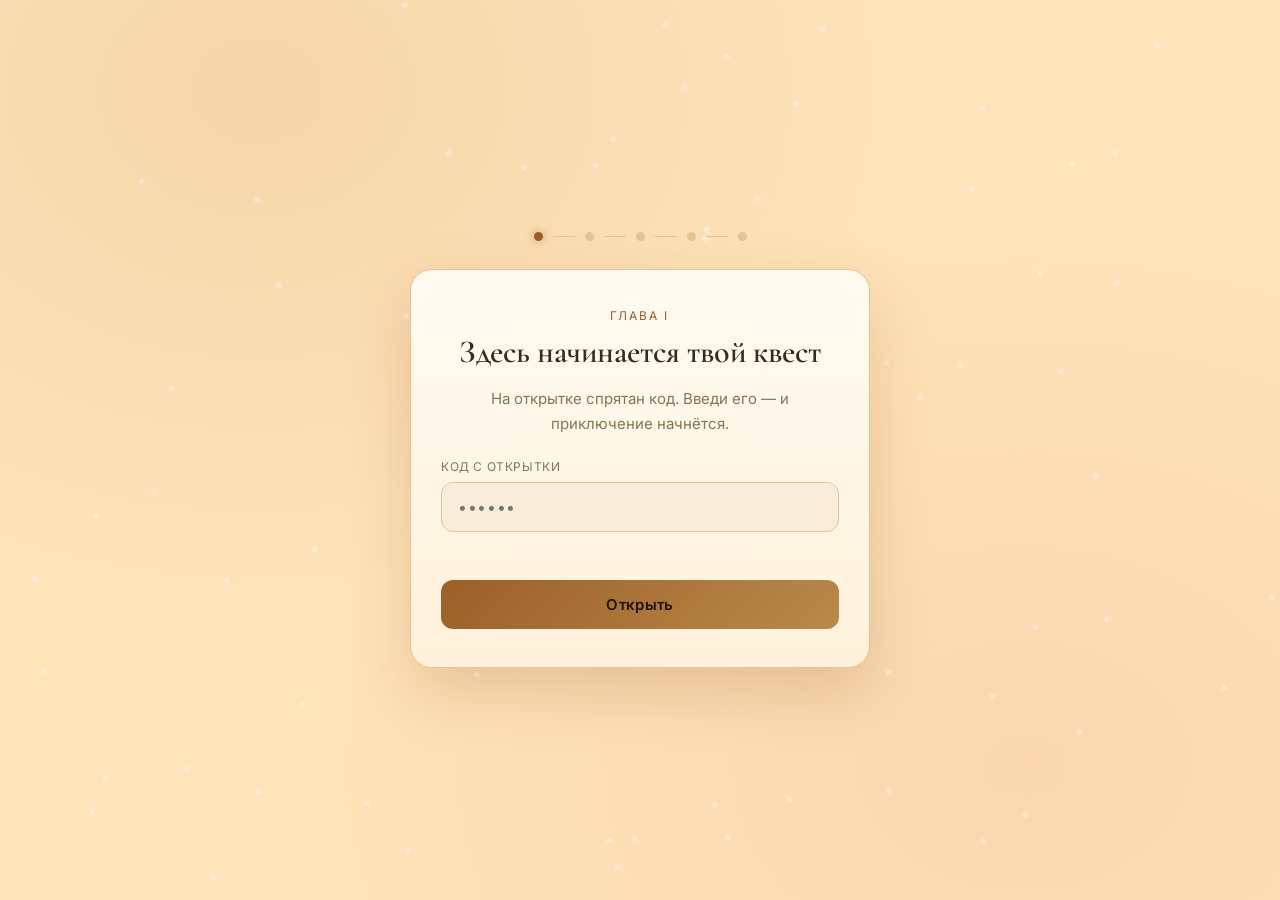
==== index.html @ 3938765a "Adjust star size and twinkle animation duration" ====
<!DOCTYPE html>
<html lang="ru">
<head>
<meta charset="UTF-8">
<meta name="viewport" content="width=device-width, initial-scale=1.0, maximum-scale=1.0, viewport-fit=cover">
<meta name="theme-color" content="#ffe3b9">
<meta name="apple-mobile-web-app-capable" content="yes">
<meta name="apple-mobile-web-app-status-bar-style" content="default">
<meta name="format-detection" content="telephone=no">
<title>Твой квест</title>
<link rel="icon" type="image/png" href="d0cc9608-f3a8-438e-83e6-d7ee3111d599-removebg-preview.png">
<link rel="preconnect" href="https://fonts.googleapis.com">
<link href="https://fonts.googleapis.com/css2?family=Cormorant+Garamond:ital,wght@0,500;0,600;1,500&family=Inter:wght@400;500;600&display=swap" rel="stylesheet">
<style>
/* =========================================================
   ДИЗАЙН-ТОКЕНЫ
   ========================================================= */
:root{
  --bg-deep:#ffe3b9;
  --bg-panel:#fffaf1;
  --bg-panel-2:#fff2dc;
  --line:#e6c393;
  --gold:#9c5f28;
  --gold-soft:#7a4a1e;
  --cream:#3a2a1a;
  --rose:#c9694f;
  --muted:#8a7256;
  --error:#b8433c;
  --success:#3f8f66;
  --font-display:'Cormorant Garamond', serif;
  --font-body:'Inter', sans-serif;
}

*{margin:0;padding:0;box-sizing:border-box;}

html,body{height:100%;}

body{
  font-family:var(--font-body);
  background:
    radial-gradient(ellipse at 20% 10%, rgba(156,95,40,.10), transparent 45%),
    radial-gradient(ellipse at 80% 85%, rgba(201,105,79,.10), transparent 50%),
    var(--bg-deep);
  color:var(--cream);
  min-height:100vh;
  min-height:100dvh;
  overflow-x:hidden;
  position:relative;
  -webkit-tap-highlight-color:transparent;
  -webkit-font-smoothing:antialiased;
  overscroll-behavior-y:none;
}

/* мерцающие звёзды на фоне */
.stars{
  position:fixed;
  inset:0;
  pointer-events:none;
  z-index:0;
}
.stars span{
  position:absolute;
  width:5px;height:5px;
  background:#fffaf1;
  border-radius:50%;
  opacity:.5;
  box-shadow:0 0 6px rgba(255,250,241,.9);
  animation:twinkle 7s ease-in-out infinite;
}
@keyframes twinkle{
  0%,100%{opacity:.2;}
  50%{opacity:.95;}
}

/* =========================================================
   ЛЭЙАУТ / ЭКРАНЫ
   ========================================================= */
.stage{
  position:relative;
  z-index:1;
  min-height:100vh;
  min-height:100dvh;
  display:flex;
  flex-direction:column;
  align-items:center;
  justify-content:center;
  padding:calc(32px + env(safe-area-inset-top)) calc(18px + env(safe-area-inset-right))
          calc(32px + env(safe-area-inset-bottom)) calc(18px + env(safe-area-inset-left));
}

.screen{
  width:100%;
  max-width:460px;
  display:none;
  opacity:0;
  transform:translateY(14px);
  transition:opacity .5s ease, transform .5s ease;
}
.screen.active{
  display:block;
  opacity:1;
  transform:translateY(0);
}

.card{
  background:linear-gradient(180deg, var(--bg-panel), var(--bg-panel-2));
  border:1px solid var(--line);
  border-radius:22px;
  padding:38px 30px;
  text-align:center;
  box-shadow:0 25px 60px rgba(156,95,40,.22);
}

.eyebrow{
  font-family:var(--font-body);
  font-size:12px;
  letter-spacing:.18em;
  text-transform:uppercase;
  color:var(--gold);
  margin-bottom:10px;
}

h1{
  font-family:var(--font-display);
  font-weight:600;
  font-size:32px;
  line-height:1.2;
  margin-bottom:16px;
  color:var(--cream);
}

p{
  font-size:15px;
  line-height:1.65;
  color:var(--muted);
}

.lead{
  color:var(--cream);
  font-size:16px;
  margin-bottom:22px;
}

/* прогресс-созвездие */
.constellation{
  display:flex;
  align-items:center;
  justify-content:center;
  gap:10px;
  margin-bottom:28px;
}
.constellation .node{
  width:9px;height:9px;
  border-radius:50%;
  background:var(--line);
  transition:background .4s ease, box-shadow .4s ease;
}
.constellation .node.done{
  background:var(--gold);
  box-shadow:0 0 10px rgba(156,95,40,.55);
}
.constellation .link{
  width:22px;height:1px;
  background:var(--line);
  transition:background .4s ease;
}
.constellation .link.done{
  background:var(--gold);
}

/* инпуты */
.field{
  margin-top:22px;
  text-align:left;
}
label{
  display:block;
  font-size:12px;
  letter-spacing:.05em;
  color:var(--muted);
  margin-bottom:8px;
  text-transform:uppercase;
}
input[type=text]{
  width:100%;
  padding:14px 16px;
  border-radius:12px;
  border:1px solid var(--line);
  background:rgba(156,95,40,.06);
  color:var(--cream);
  font-family:var(--font-body);
  font-size:16px;
  letter-spacing:.04em;
  outline:none;
  -webkit-appearance:none;
  appearance:none;
  touch-action:manipulation;
  transition:border-color .2s ease, box-shadow .2s ease;
}
input[type=text]:focus{
  border-color:var(--gold);
  box-shadow:0 0 0 3px rgba(156,95,40,.18);
}
input[type=text].shake{
  animation:shake .4s ease;
  border-color:var(--error);
}
@keyframes shake{
  0%,100%{transform:translateX(0);}
  25%{transform:translateX(-6px);}
  75%{transform:translateX(6px);}
}

.hint-error{
  margin-top:10px;
  font-size:13px;
  color:var(--error);
  min-height:16px;
}

button{
  width:100%;
  padding:15px;
  margin-top:22px;
  border:none;
  border-radius:12px;
  font-family:var(--font-body);
  font-weight:600;
  font-size:15px;
  letter-spacing:.02em;
  cursor:pointer;
  -webkit-appearance:none;
  appearance:none;
  touch-action:manipulation;
  background:linear-gradient(135deg, var(--gold), #b98a4a);
  color:#1b1400;
  transition:transform .2s ease, box-shadow .2s ease, opacity .2s ease;
}
button:active{
  transform:scale(.98);
}
@media (hover:hover) and (pointer:fine){
  button:hover{
    transform:translateY(-1px);
    box-shadow:0 10px 24px rgba(156,95,40,.22);
  }
}
button:disabled{
  opacity:.4;
  cursor:not-allowed;
  transform:none;
  box-shadow:none;
}
button.ghost{
  background:transparent;
  border:1px solid var(--line);
  color:var(--muted);
  font-weight:500;
}
@media (hover:hover) and (pointer:fine){
  button.ghost:hover{
    border-color:var(--gold);
    color:var(--gold-soft);
    box-shadow:none;
  }
}
button.text-link{
  width:auto;
  background:none;
  padding:6px 0;
  margin-top:14px;
  font-size:12px;
  letter-spacing:.05em;
  text-transform:uppercase;
  color:var(--muted);
  text-decoration:underline;
  text-underline-offset:3px;
}
@media (hover:hover) and (pointer:fine){
  button.text-link:hover{
    color:var(--gold-soft);
    transform:none;
    box-shadow:none;
  }
}

/* тест */
.question{
  text-align:left;
  margin-top:22px;
  padding-top:18px;
  border-top:1px solid var(--line);
}
.question:first-of-type{
  border-top:none;
  padding-top:0;
}
.question .q-text{
  font-family:var(--font-display);
  font-size:19px;
  color:var(--cream);
  margin-bottom:12px;
}
.option{
  display:flex;
  align-items:center;
  gap:10px;
  padding:13px 14px;
  border-radius:10px;
  border:1px solid var(--line);
  margin-bottom:8px;
  cursor:pointer;
  touch-action:manipulation;
  transition:border-color .2s ease, background .2s ease;
}
@media (hover:hover) and (pointer:fine){
  .option:hover{
    border-color:var(--gold);
  }
}
.option input{
  accent-color:var(--gold);
  width:19px;
  height:19px;
  flex-shrink:0;
}
.option.selected{
  border-color:var(--gold);
  background:rgba(156,95,40,.10);
}
.option span{
  font-size:14px;
  color:var(--cream);
}

/* таймер */
.timer{
  display:flex;
  justify-content:center;
  gap:14px;
  margin:26px 0 6px;
}
.timer .unit{
  min-width:64px;
}
.timer .num{
  font-family:var(--font-display);
  font-size:34px;
  color:var(--gold-soft);
  font-variant-numeric:tabular-nums;
}
.timer .label{
  font-size:10px;
  letter-spacing:.1em;
  text-transform:uppercase;
  color:var(--muted);
  margin-top:2px;
}

.admin-toggle{
  margin-top:26px;
  padding-top:18px;
  border-top:1px solid var(--line);
}

.score-badge{
  display:inline-block;
  margin:6px 0 18px;
  padding:6px 16px;
  border-radius:999px;
  border:1px solid var(--gold);
  color:var(--gold-soft);
  font-size:13px;
  letter-spacing:.04em;
}

.hidden{display:none !important;}

.footnote{
  margin-top:18px;
  font-size:11px;
  color:var(--line);
}

/* =========================================================
   АДАПТАЦИЯ ПОД УЗКИЕ ЭКРАНЫ (iPhone и т.п.)
   ========================================================= */
@media (max-width:400px){
  .card{
    padding:30px 20px;
  }
  .stage{
    padding-left:calc(12px + env(safe-area-inset-left));
    padding-right:calc(12px + env(safe-area-inset-right));
  }
  h1{
    font-size:27px;
  }
  .timer{
    gap:8px;
  }
  .timer .unit{
    min-width:52px;
  }
  .timer .num{
    font-size:27px;
  }
}

/* учитывает жестовую полосу снизу экрана */
@supports (padding: max(0px)){
  .stage{
    padding-bottom:max(32px, calc(24px + env(safe-area-inset-bottom)));
  }
}
</style>
</head>
<body>

<div class="stars" id="stars"></div>

<div class="stage">

  <!-- прогресс-созвездие -->
  <div class="constellation" id="constellation"></div>

  <!-- ============ ЭКРАН 0: ВВОД КОДА №1 ============ -->
  <div class="screen" id="screen-code1">
    <div class="card">
      <div class="eyebrow">Глава I</div>
      <h1>Здесь начинается твой квест</h1>
      <p>На открытке спрятан код. Введи его — и приключение начнётся.</p>
      <div class="field">
        <label for="input-code1">Код с открытки</label>
        <input type="text" id="input-code1" autocomplete="off" placeholder="••••••">
      </div>
      <div class="hint-error" id="error-code1"></div>
      <button onclick="submitCode1()">Открыть</button>
    </div>
  </div>

  <!-- ============ ЭКРАН 1: ТЕСТ №1 ============ -->
  <div class="screen" id="screen-quiz1">
    <div class="card">
      <div class="eyebrow">Глава II</div>
      <h1>Первое испытание</h1>
      <p class="lead">Отвечай честно — вселенная считает.</p>
      <div id="quiz1-questions"></div>
      <div class="hint-error" id="error-quiz1"></div>
      <button onclick="submitQuiz('quiz1')">Ответить</button>
    </div>
  </div>

  <!-- ============ ЭКРАН 2а: ТЕСТ №1 ПРОВАЛЕН ============ -->
  <div class="screen" id="screen-quiz1-fail">
    <div class="card">
      <div class="eyebrow">Глава II · Итог</div>
      <h1>Почти получилось</h1>
      <div class="score-badge" id="quiz1-score-fail"></div>
      <p>Судьба любит настойчивых. Попробуй ещё раз.</p>
      <button onclick="retryQuiz('quiz1')">Попробовать снова</button>
    </div>
  </div>

  <!-- ============ ЭКРАН 2б: ТЕСТ №1 ПРОЙДЕН + ВВОД КОДА №2 ============ -->
  <div class="screen" id="screen-quiz1-success">
    <div class="card">
      <div class="eyebrow">Глава III</div>
      <h1>Ты справилась ✨</h1>
      <div class="score-badge" id="quiz1-score-success"></div>
      <p id="gift1-text">Первый подарок уже твой. Загляни в [СЮДА ОПИСАНИЕ ПЕРВОГО ПОДАРКА].</p>
      <div class="field">
        <label for="input-code2">Хочешь узнать, что дальше? Введи второй код</label>
        <input type="text" id="input-code2" autocomplete="off" placeholder="••••••">
      </div>
      <div class="hint-error" id="error-code2"></div>
      <button onclick="submitCode2()">Продолжить</button>
    </div>
  </div>

  <!-- ============ ЭКРАН 3: БЛОКИРОВКА / ТАЙМЕР ============ -->
  <div class="screen" id="screen-lock">
    <div class="card">
      <div class="eyebrow">Глава IV</div>
      <h1>Второй подарок ждёт своего часа</h1>
      <p>Время — тоже часть подарка. Возвращайся, когда звёзды сойдутся:</p>
      <div class="timer" id="timer">
        <div class="unit"><div class="num" id="t-days">00</div><div class="label">дней</div></div>
        <div class="unit"><div class="num" id="t-hours">00</div><div class="label">часов</div></div>
        <div class="unit"><div class="num" id="t-min">00</div><div class="label">минут</div></div>
        <div class="unit"><div class="num" id="t-sec">00</div><div class="label">секунд</div></div>
      </div>
      <div class="admin-toggle">
        <button class="text-link" onclick="toggleAdminField()">У меня есть особый код</button>
        <div id="admin-field" class="hidden">
          <div class="field">
            <input type="text" id="input-admin" autocomplete="off" placeholder="Особый код">
          </div>
          <div class="hint-error" id="error-admin"></div>
          <button class="ghost" onclick="submitAdmin()">Снять блокировку</button>
        </div>
      </div>
    </div>
  </div>

  <!-- ============ ЭКРАН 4: ТЕСТ №2 ============ -->
  <div class="screen" id="screen-quiz2">
    <div class="card">
      <div class="eyebrow">Глава V</div>
      <h1>Финальное испытание</h1>
      <p class="lead">Последний шаг перед финалом.</p>
      <div id="quiz2-questions"></div>
      <div class="hint-error" id="error-quiz2"></div>
      <button onclick="submitQuiz('quiz2')">Ответить</button>
    </div>
  </div>

  <!-- ============ ЭКРАН 4а: ТЕСТ №2 ПРОВАЛЕН ============ -->
  <div class="screen" id="screen-quiz2-fail">
    <div class="card">
      <div class="eyebrow">Глава V · Итог</div>
      <h1>Ещё чуть-чуть</h1>
      <div class="score-badge" id="quiz2-score-fail"></div>
      <p>Финал уже так близко. Попробуй снова.</p>
      <button onclick="retryQuiz('quiz2')">Попробовать снова</button>
    </div>
  </div>

  <!-- ============ ЭКРАН 5: ФИНАЛ ============ -->
  <div class="screen" id="screen-final">
    <div class="card">
      <div class="eyebrow">Финал</div>
      <h1>С юбилеем, любовь моя 🤍</h1>
      <div class="score-badge" id="quiz2-score-final"></div>
      <p id="gift2-text">[СЮДА ОПИСАНИЕ ВТОРОГО ПОДАРКА — что она получает и где его найти]</p>
      <p class="footnote">Квест пройден полностью.</p>
    </div>
  </div>

</div>

<script>
/* =========================================================
   CONFIG — РЕДАКТИРУЙ ТОЛЬКО ЭТОТ БЛОК
   ========================================================= */
const CONFIG = {

  // Коды доступа (регистр не важен, пробелы по краям обрезаются)
  CODE1: "СЕРДЦЕ",
  CODE2: "ЛЮБОВЬ",
  ADMIN_CODE: "МАСТЕРКЛЮЧ",

  // Порог прохождения теста (0.7 = 70%)
  PASS_THRESHOLD: 0.7,

  // На сколько дней блокируется второй тест после ввода второго кода
  LOCK_DAYS: 30,

  // Текст первого подарка (показывается сразу после теста №1)
  GIFT1_TEXT: "Первый подарок уже твой. Загляни в [СЮДА ОПИСАНИЕ ПЕРВОГО ПОДАРКА].",

  // Текст финального подарка
  GIFT2_TEXT: "[СЮДА ОПИСАНИЕ ВТОРОГО ПОДАРКА — что она получает и где его найти]",

  // ---- Тест №1 ----
  // correct — индекс правильного варианта (считая с 0)
  QUIZ1: [
    {
      q: "В каком городе мы познакомились?",
      options: ["ПЛЕЙСХОЛДЕР A", "ПЛЕЙСХОЛДЕР B", "ПЛЕЙСХОЛДЕР C", "ПЛЕЙСХОЛДЕР D"],
      correct: 0
    },
    {
      q: "Сколько лет мы вместе в этом году?",
      options: ["1", "2", "3", "4"],
      correct: 2
    },
    {
      q: "Наше первое совместное путешествие было в...",
      options: ["ПЛЕЙСХОЛДЕР A", "ПЛЕЙСХОЛДЕР B", "ПЛЕЙСХОЛДЕР C", "ПЛЕЙСХОЛДЕР D"],
      correct: 1
    },
    {
      q: "Моё любимое блюдо, которое ты готовишь?",
      options: ["ПЛЕЙСХОЛДЕР A", "ПЛЕЙСХОЛДЕР B", "ПЛЕЙСХОЛДЕР C", "ПЛЕЙСХОЛДЕР D"],
      correct: 3
    },
    {
      q: "Как называется наша первая общая песня?",
      options: ["ПЛЕЙСХОЛДЕР A", "ПЛЕЙСХОЛДЕР B", "ПЛЕЙСХОЛДЕР C", "ПЛЕЙСХОЛДЕР D"],
      correct: 0
    }
  ],

  // ---- Тест №2 ----
  QUIZ2: [
    {
      q: "О чём я мечтаю больше всего в ближайший год?",
      options: ["ПЛЕЙСХОЛДЕР A", "ПЛЕЙСХОЛДЕР B", "ПЛЕЙСХОЛДЕР C", "ПЛЕЙСХОЛДЕР D"],
      correct: 1
    },
    {
      q: "Какой наш самый смешной момент вместе?",
      options: ["ПЛЕЙСХОЛДЕР A", "ПЛЕЙСХОЛДЕР B", "ПЛЕЙСХОЛДЕР C", "ПЛЕЙСХОЛДЕР D"],
      correct: 2
    },
    {
      q: "Где бы я хотел(а) сделать тебе предложение / встретить важное событие?",
      options: ["ПЛЕЙСХОЛДЕР A", "ПЛЕЙСХОЛДЕР B", "ПЛЕЙСХОЛДЕР C", "ПЛЕЙСХОЛДЕР D"],
      correct: 0
    }
  ]
};

/* =========================================================
   СТАРТ — ЗВЁЗДНЫЙ ФОН
   ========================================================= */
(function initStars(){
  const wrap = document.getElementById('stars');
  const count = window.innerWidth < 500 ? 40 : 70;
  for(let i=0;i<count;i++){
    const s = document.createElement('span');
    s.style.left = Math.random()*100 + '%';
    s.style.top = Math.random()*100 + '%';
    s.style.animationDelay = (Math.random()*4) + 's';
    wrap.appendChild(s);
  }
})();

/* =========================================================
   СОСТОЯНИЕ (сохраняется в localStorage — переживает
   закрытие вкладки, перезагрузку, недели ожидания)
   ========================================================= */
const STORAGE_KEY = 'rtm_gift_state_v1';

function loadState(){
  try{
    const raw = localStorage.getItem(STORAGE_KEY);
    if(!raw) return defaultState();
    return Object.assign(defaultState(), JSON.parse(raw));
  }catch(e){
    return defaultState();
  }
}
function defaultState(){
  return {
    code1Verified:false,
    quiz1Passed:false,
    quiz1LastScore:null,
    code2Verified:false,
    unlockTimestamp:null,
    adminOverride:false,
    quiz2Passed:false,
    quiz2LastScore:null
  };
}
function saveState(state){
  localStorage.setItem(STORAGE_KEY, JSON.stringify(state));
}
let state = loadState();

/* Сброс памяти сайта: открой страницу с ?reset=1 в конце адреса —
   всё сохранённое состояние сотрётся и покажется самый первый экран.
   Например: rtm-gift.html?reset=1
   После сброса URL автоматически очищается, чтобы обновление
   страницы не стирало прогресс снова и снова. */
(function checkResetParam(){
  const params = new URLSearchParams(window.location.search);
  if(params.get('reset') === '1'){
    localStorage.removeItem(STORAGE_KEY);
    state = defaultState();
    window.history.replaceState({}, '', window.location.pathname);
  }
})();

/* =========================================================
   НАВИГАЦИЯ / РЕНДЕР ЭКРАНОВ
   ========================================================= */
const SCREENS = ['screen-code1','screen-quiz1','screen-quiz1-fail','screen-quiz1-success',
                  'screen-lock','screen-quiz2','screen-quiz2-fail','screen-final'];

function showScreen(id){
  SCREENS.forEach(s=>{
    document.getElementById(s).classList.remove('active');
  });
  document.getElementById(id).classList.add('active');
}

function stageIndex(){
  if(!state.code1Verified) return 0;
  if(!state.quiz1Passed) return 1;
  if(!state.code2Verified) return 2;
  if(!isUnlocked()) return 3;
  if(!state.quiz2Passed) return 4;
  return 5;
}

function renderConstellation(){
  const total = 5; // code1, quiz1, code2, timer, quiz2/final
  const done = stageIndex();
  const el = document.getElementById('constellation');
  el.innerHTML = '';
  for(let i=0;i<total;i++){
    const node = document.createElement('div');
    node.className = 'node' + (i < done ? ' done' : (i===done ? ' done' : ''));
    el.appendChild(node);
    if(i < total-1){
      const link = document.createElement('div');
      link.className = 'link' + (i < done ? ' done' : '');
      el.appendChild(link);
    }
  }
}

function isUnlocked(){
  if(state.adminOverride) return true;
  if(!state.unlockTimestamp) return false;
  return Date.now() >= state.unlockTimestamp;
}

function render(){
  renderConstellation();
  const idx = stageIndex();
  if(idx === 0){
    showScreen('screen-code1');
  } else if(idx === 1){
    buildQuiz('quiz1', CONFIG.QUIZ1, 'quiz1-questions');
    showScreen('screen-quiz1');
  } else if(idx === 2){
    document.getElementById('quiz1-score-success').textContent =
      'Результат: ' + Math.round(state.quiz1LastScore*100) + '%';
    document.getElementById('gift1-text').textContent = CONFIG.GIFT1_TEXT;
    showScreen('screen-quiz1-success');
  } else if(idx === 3){
    showScreen('screen-lock');
    startTimerLoop();
  } else if(idx === 4){
    buildQuiz('quiz2', CONFIG.QUIZ2, 'quiz2-questions');
    showScreen('screen-quiz2');
  } else if(idx === 5){
    document.getElementById('quiz2-score-final').textContent =
      'Результат: ' + Math.round(state.quiz2LastScore*100) + '%';
    document.getElementById('gift2-text').textContent = CONFIG.GIFT2_TEXT;
    showScreen('screen-final');
  }
}

/* =========================================================
   КОД №1
   ========================================================= */
function normalize(v){
  return (v||'').trim().toLowerCase();
}

function submitCode1(){
  const input = document.getElementById('input-code1');
  const errorEl = document.getElementById('error-code1');
  if(normalize(input.value) === normalize(CONFIG.CODE1)){
    state.code1Verified = true;
    saveState(state);
    errorEl.textContent = '';
    render();
  } else {
    errorEl.textContent = 'Неверный код. Попробуй ещё раз.';
    input.classList.remove('shake');
    void input.offsetWidth;
    input.classList.add('shake');
  }
}

/* =========================================================
   КОД №2
   ========================================================= */
function submitCode2(){
  const input = document.getElementById('input-code2');
  const errorEl = document.getElementById('error-code2');
  if(normalize(input.value) === normalize(CONFIG.CODE2)){
    state.code2Verified = true;
    if(!state.unlockTimestamp){
      state.unlockTimestamp = Date.now() + CONFIG.LOCK_DAYS*24*60*60*1000;
    }
    saveState(state);
    errorEl.textContent = '';
    render();
  } else {
    errorEl.textContent = 'Неверный код. Попробуй ещё раз.';
    input.classList.remove('shake');
    void input.offsetWidth;
    input.classList.add('shake');
  }
}

/* =========================================================
   ТЕСТЫ (общий рендерер для quiz1 и quiz2)
   ========================================================= */
function buildQuiz(key, questions, containerId){
  const container = document.getElementById(containerId);
  container.innerHTML = '';
  questions.forEach((item, qi)=>{
    const qDiv = document.createElement('div');
    qDiv.className = 'question';
    const qText = document.createElement('div');
    qText.className = 'q-text';
    qText.textContent = (qi+1) + '. ' + item.q;
    qDiv.appendChild(qText);

    item.options.forEach((opt, oi)=>{
      const label = document.createElement('label');
      label.className = 'option';
      label.innerHTML =
        '<input type="radio" name="'+key+'-q'+qi+'" value="'+oi+'"> <span>'+opt+'</span>';
      label.querySelector('input').addEventListener('change', ()=>{
        qDiv.querySelectorAll('.option').forEach(o=>o.classList.remove('selected'));
        label.classList.add('selected');
      });
      qDiv.appendChild(label);
    });

    container.appendChild(qDiv);
  });
}

function submitQuiz(key){
  const questions = key === 'quiz1' ? CONFIG.QUIZ1 : CONFIG.QUIZ2;
  const errorId = key === 'quiz1' ? 'error-quiz1' : 'error-quiz2';
  const errorEl = document.getElementById(errorId);

  let answeredAll = true;
  let correctCount = 0;

  questions.forEach((item, qi)=>{
    const checked = document.querySelector('input[name="'+key+'-q'+qi+'"]:checked');
    if(!checked){
      answeredAll = false;
      return;
    }
    if(parseInt(checked.value,10) === item.correct){
      correctCount++;
    }
  });

  if(!answeredAll){
    errorEl.textContent = 'Ответь на все вопросы, прежде чем продолжить.';
    return;
  }
  errorEl.textContent = '';

  const score = correctCount / questions.length;
  const passed = score >= CONFIG.PASS_THRESHOLD;

  if(key === 'quiz1'){
    state.quiz1LastScore = score;
    if(passed){
      state.quiz1Passed = true;
      saveState(state);
      render();
    } else {
      saveState(state);
      document.getElementById('quiz1-score-fail').textContent =
        'Результат: ' + Math.round(score*100) + '%  (нужно ' + Math.round(CONFIG.PASS_THRESHOLD*100) + '%)';
      showScreen('screen-quiz1-fail');
    }
  } else {
    state.quiz2LastScore = score;
    if(passed){
      state.quiz2Passed = true;
      saveState(state);
      render();
    } else {
      saveState(state);
      document.getElementById('quiz2-score-fail').textContent =
        'Результат: ' + Math.round(score*100) + '%  (нужно ' + Math.round(CONFIG.PASS_THRESHOLD*100) + '%)';
      showScreen('screen-quiz2-fail');
    }
  }
}

function retryQuiz(key){
  if(key === 'quiz1'){
    buildQuiz('quiz1', CONFIG.QUIZ1, 'quiz1-questions');
    showScreen('screen-quiz1');
  } else {
    buildQuiz('quiz2', CONFIG.QUIZ2, 'quiz2-questions');
    showScreen('screen-quiz2');
  }
}

/* =========================================================
   ТАЙМЕР БЛОКИРОВКИ
   ========================================================= */
let timerInterval = null;

function startTimerLoop(){
  if(timerInterval) clearInterval(timerInterval);
  updateTimer();
  timerInterval = setInterval(()=>{
    updateTimer();
    if(isUnlocked()){
      clearInterval(timerInterval);
      render();
    }
  }, 1000);
}

function updateTimer(){
  const remaining = Math.max(0, state.unlockTimestamp - Date.now());
  const days = Math.floor(remaining / 86400000);
  const hours = Math.floor((remaining % 86400000) / 3600000);
  const mins = Math.floor((remaining % 3600000) / 60000);
  const secs = Math.floor((remaining % 60000) / 1000);
  document.getElementById('t-days').textContent = String(days).padStart(2,'0');
  document.getElementById('t-hours').textContent = String(hours).padStart(2,'0');
  document.getElementById('t-min').textContent = String(mins).padStart(2,'0');
  document.getElementById('t-sec').textContent = String(secs).padStart(2,'0');
}

/* =========================================================
   АДМИН-КОД (снимает блокировку таймера)
   ========================================================= */
function toggleAdminField(){
  document.getElementById('admin-field').classList.toggle('hidden');
}

function submitAdmin(){
  const input = document.getElementById('input-admin');
  const errorEl = document.getElementById('error-admin');
  if(normalize(input.value) === normalize(CONFIG.ADMIN_CODE)){
    state.adminOverride = true;
    saveState(state);
    if(timerInterval) clearInterval(timerInterval);
    errorEl.textContent = '';
    render();
  } else {
    errorEl.textContent = 'Неверный код.';
  }
}

/* =========================================================
   INIT
   ========================================================= */
render();

// Позволяет отправлять форму по Enter
document.addEventListener('keydown', (e)=>{
  if(e.key !== 'Enter') return;
  const active = document.activeElement;
  if(active && active.tagName === 'INPUT'){
    if(active.id === 'input-code1') submitCode1();
    if(active.id === 'input-code2') submitCode2();
    if(active.id === 'input-admin') submitAdmin();
  }
});
</script>
</body>
</html>
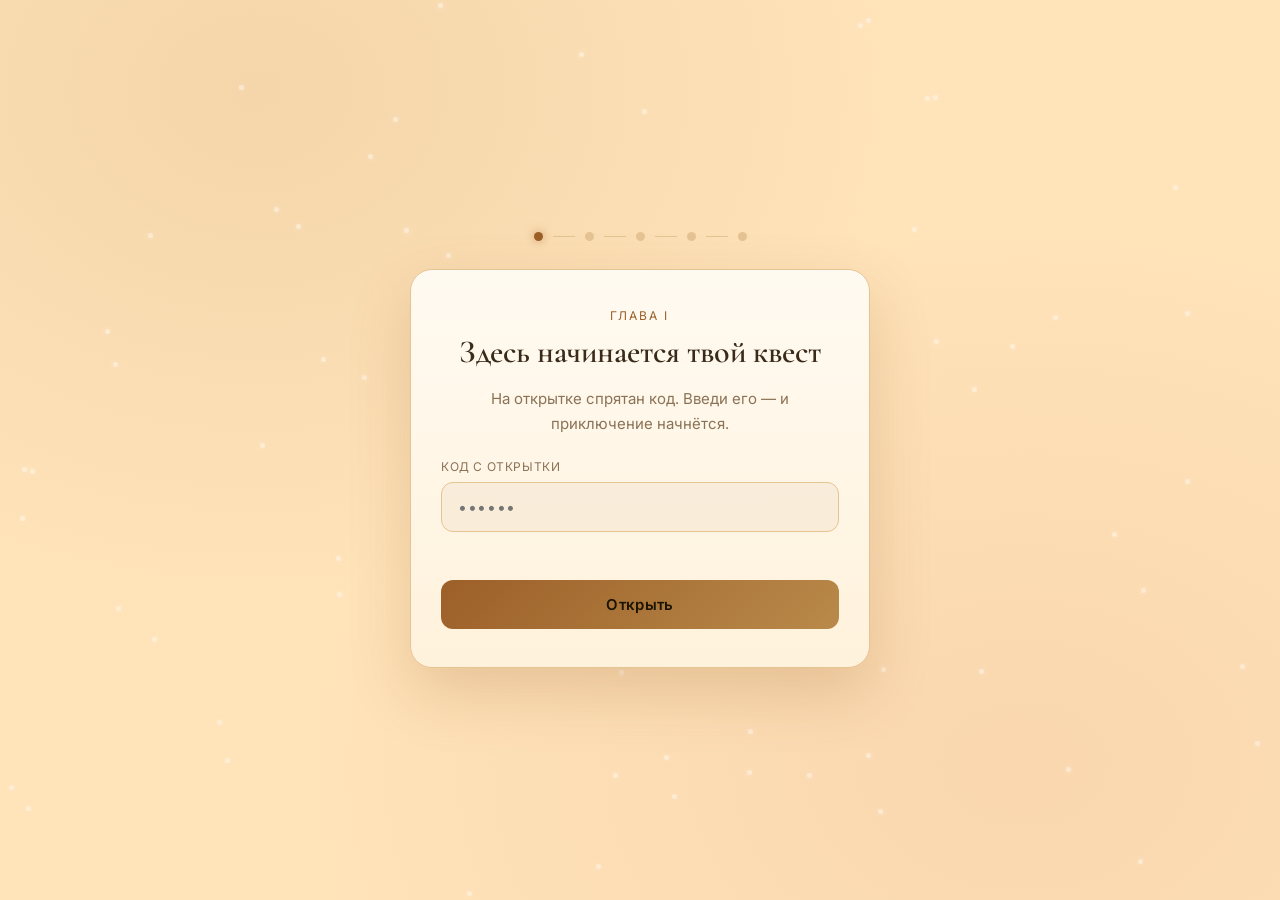
==== commit d53ad6ab: "Update index.html" ====
--- a/index.html
+++ b/index.html
@@ -7,7 +7,7 @@
 <meta name="apple-mobile-web-app-capable" content="yes">
 <meta name="apple-mobile-web-app-status-bar-style" content="default">
 <meta name="format-detection" content="telephone=no">
-<title>Твой квест</title>
+<title>RTM GIFT ENT</title>
 <link rel="icon" type="image/png" href="d0cc9608-f3a8-438e-83e6-d7ee3111d599-removebg-preview.png">
 <link rel="preconnect" href="https://fonts.googleapis.com">
 <link href="https://fonts.googleapis.com/css2?family=Cormorant+Garamond:ital,wght@0,500;0,600;1,500&family=Inter:wght@400;500;600&display=swap" rel="stylesheet">
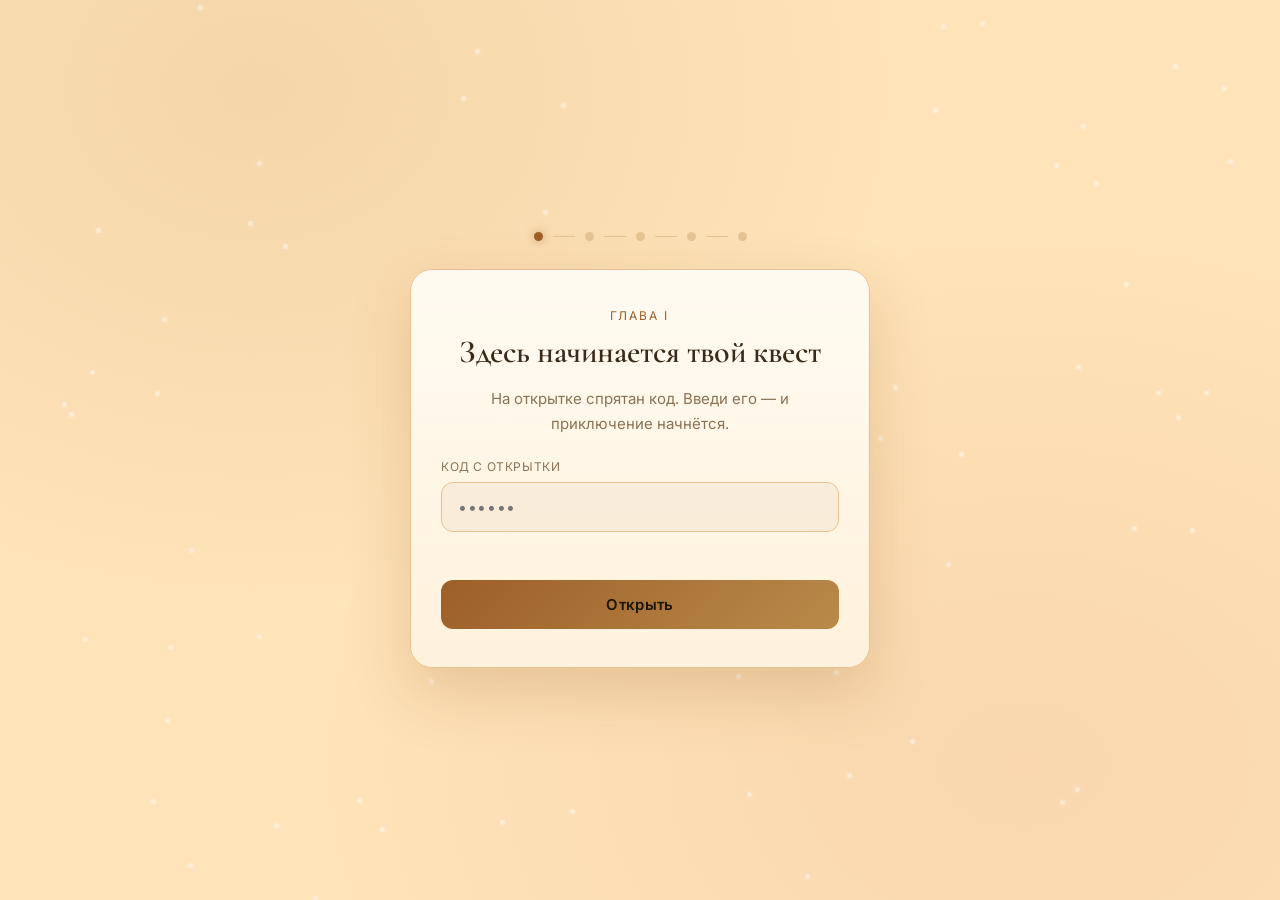
==== commit 6e658740: "Add files via upload" ====
--- a/index.html
+++ b/index.html
@@ -383,6 +383,129 @@
 }
 
 /* =========================================================
+   АЧИВКИ
+   ========================================================= */
+.achv-counter{
+  position:fixed;
+  top:calc(14px + env(safe-area-inset-top));
+  right:14px;
+  z-index:5;
+  display:flex;
+  align-items:center;
+  gap:6px;
+  padding:7px 13px;
+  border-radius:999px;
+  background:rgba(255,250,241,.75);
+  border:1px solid var(--line);
+  backdrop-filter:blur(6px);
+  font-size:12px;
+  letter-spacing:.03em;
+  color:var(--gold-soft);
+  font-weight:600;
+  box-shadow:0 6px 18px rgba(156,95,40,.14);
+  opacity:0;
+  transform:translateY(-6px);
+  transition:opacity .4s ease, transform .4s ease;
+}
+.achv-counter.show{
+  opacity:1;
+  transform:translateY(0);
+}
+
+.achv-overlay{
+  position:fixed;
+  inset:0;
+  z-index:50;
+  display:flex;
+  align-items:center;
+  justify-content:center;
+  padding:20px calc(20px + env(safe-area-inset-right)) calc(20px + env(safe-area-inset-bottom)) calc(20px + env(safe-area-inset-left));
+  background:rgba(20,12,4,.6);
+  backdrop-filter:blur(4px);
+  opacity:0;
+  pointer-events:none;
+  transition:opacity .4s ease;
+}
+.achv-overlay.active{
+  opacity:1;
+  pointer-events:auto;
+}
+
+.achv-card{
+  width:100%;
+  max-width:360px;
+  background:linear-gradient(180deg, var(--bg-panel), var(--bg-panel-2));
+  border:1px solid var(--line);
+  border-radius:24px;
+  padding:24px 22px 28px;
+  text-align:center;
+  box-shadow:0 35px 80px rgba(0,0,0,.4);
+  transform:scale(.35) translateY(70px) rotate(-8deg);
+  opacity:0;
+  transition:transform .65s cubic-bezier(.34,1.56,.64,1), opacity .5s ease;
+  max-height:88vh;
+  overflow-y:auto;
+}
+.achv-overlay.active .achv-card{
+  transform:scale(1) translateY(0) rotate(0deg);
+  opacity:1;
+}
+
+.achv-photo-wrap{
+  width:100%;
+  border-radius:16px;
+  overflow:hidden;
+  border:1px solid var(--line);
+  margin-bottom:16px;
+  box-shadow:0 14px 34px rgba(156,95,40,.28);
+  transform:scale(1.08);
+  animation:achvPhotoIn .7s cubic-bezier(.34,1.56,.64,1) .15s both;
+}
+@keyframes achvPhotoIn{
+  0%{transform:scale(1.3); filter:brightness(1.4);}
+  100%{transform:scale(1); filter:brightness(1);}
+}
+.achv-photo-wrap img{
+  width:100%;
+  display:block;
+}
+
+.achv-icon{
+  font-size:46px;
+  margin-bottom:10px;
+  animation:achvPop .7s cubic-bezier(.34,1.56,.64,1) .15s both;
+}
+@keyframes achvPop{
+  0%{transform:scale(0) rotate(-25deg); opacity:0;}
+  60%{transform:scale(1.25) rotate(10deg); opacity:1;}
+  100%{transform:scale(1) rotate(0); opacity:1;}
+}
+
+.achv-eyebrow{
+  font-size:11px;
+  letter-spacing:.18em;
+  text-transform:uppercase;
+  color:var(--gold);
+  margin-bottom:8px;
+}
+.achv-title{
+  font-family:var(--font-display);
+  font-weight:600;
+  font-size:24px;
+  color:var(--cream);
+  margin-bottom:10px;
+}
+.achv-desc{
+  font-size:14px;
+  line-height:1.6;
+  color:var(--muted);
+  margin-bottom:4px;
+}
+.achv-card button{
+  margin-top:20px;
+}
+
+/* =========================================================
    АДАПТАЦИЯ ПОД УЗКИЕ ЭКРАНЫ (iPhone и т.п.)
    ========================================================= */
 @media (max-width:400px){
@@ -418,6 +541,21 @@
 <body>
 
 <div class="stars" id="stars"></div>
+
+<div class="achv-counter" id="achv-counter">🏆 <span id="achv-counter-text">0/4</span></div>
+
+<div class="achv-overlay" id="achv-overlay">
+  <div class="achv-card">
+    <div class="achv-eyebrow">Ачивка получена</div>
+    <div class="achv-photo-wrap hidden" id="achv-photo-wrap">
+      <img id="achv-photo" src="" alt="">
+    </div>
+    <div class="achv-icon hidden" id="achv-icon"></div>
+    <div class="achv-title" id="achv-title"></div>
+    <div class="achv-desc" id="achv-desc"></div>
+    <button onclick="continueAchievement()">Продолжить</button>
+  </div>
+</div>
 
 <div class="stage">
 
@@ -613,6 +751,38 @@
 };
 
 /* =========================================================
+   АЧИВКИ — что показывается за каждое достижение
+   ========================================================= */
+// photo: true — вместо иконки показывается фотокарточка (см. ACHV_PHOTO_DATA ниже)
+const ACHIEVEMENTS = {
+  code1: {
+    title: "Квест начался",
+    desc: "Ты нашла первый секретный код и открыла дверь в историю",
+    icon: "💌",
+    photo: true
+  },
+  quiz1: {
+    title: "Испытание пройдено",
+    desc: "Первый тест позади — вселенная впечатлена",
+    icon: "🏆"
+  },
+  code2: {
+    title: "Второй код найден",
+    desc: "Путь ко второму подарку открыт",
+    icon: "🔑"
+  },
+  quiz2: {
+    title: "Финальное испытание",
+    desc: "Ты прошла квест до самого конца",
+    icon: "👑"
+  }
+};
+const ACHV_ORDER = ["code1","quiz1","code2","quiz2"];
+
+// Встроенная фотография — используется в ачивке "Квест начался"
+const ACHV_PHOTO_DATA = "[data-uri]";
+
+/* =========================================================
    СТАРТ — ЗВЁЗДНЫЙ ФОН
    ========================================================= */
 (function initStars(){
@@ -651,7 +821,8 @@
     unlockTimestamp:null,
     adminOverride:false,
     quiz2Passed:false,
-    quiz2LastScore:null
+    quiz2LastScore:null,
+    achievements:{ code1:false, quiz1:false, code2:false, quiz2:false }
   };
 }
 function saveState(state){
@@ -759,7 +930,7 @@
     state.code1Verified = true;
     saveState(state);
     errorEl.textContent = '';
-    render();
+    unlockAndShow('code1', render);
   } else {
     errorEl.textContent = 'Неверный код. Попробуй ещё раз.';
     input.classList.remove('shake');
@@ -781,7 +952,7 @@
     }
     saveState(state);
     errorEl.textContent = '';
-    render();
+    unlockAndShow('code2', render);
   } else {
     errorEl.textContent = 'Неверный код. Попробуй ещё раз.';
     input.classList.remove('shake');
@@ -853,7 +1024,7 @@
     if(passed){
       state.quiz1Passed = true;
       saveState(state);
-      render();
+      unlockAndShow('quiz1', render);
     } else {
       saveState(state);
       document.getElementById('quiz1-score-fail').textContent =
@@ -865,7 +1036,7 @@
     if(passed){
       state.quiz2Passed = true;
       saveState(state);
-      render();
+      unlockAndShow('quiz2', render);
     } else {
       saveState(state);
       document.getElementById('quiz2-score-fail').textContent =
@@ -936,8 +1107,78 @@
 }
 
 /* =========================================================
+   АЧИВКИ — показ карточки, счётчик, разблокировка
+   ========================================================= */
+let pendingAchvContinue = null;
+
+function updateAchvCounter(){
+  const earned = ACHV_ORDER.filter(id => state.achievements[id]).length;
+  document.getElementById('achv-counter-text').textContent = earned + '/' + ACHV_ORDER.length;
+  document.getElementById('achv-counter').classList.toggle('show', earned > 0);
+}
+
+function showAchievement(id, onContinue){
+  const def = ACHIEVEMENTS[id];
+  if(!def){
+    if(onContinue) onContinue();
+    return;
+  }
+
+  document.getElementById('achv-title').textContent = def.title;
+  document.getElementById('achv-desc').textContent = def.desc;
+
+  const photoWrap = document.getElementById('achv-photo-wrap');
+  const iconEl = document.getElementById('achv-icon');
+
+  if(def.photo){
+    document.getElementById('achv-photo').src = ACHV_PHOTO_DATA;
+    photoWrap.classList.remove('hidden');
+    iconEl.classList.add('hidden');
+  } else {
+    photoWrap.classList.add('hidden');
+    iconEl.classList.remove('hidden');
+    iconEl.textContent = def.icon;
+  }
+
+  pendingAchvContinue = onContinue;
+  const overlay = document.getElementById('achv-overlay');
+  overlay.classList.remove('hidden');
+  requestAnimationFrame(()=>{
+    requestAnimationFrame(()=> overlay.classList.add('active'));
+  });
+}
+
+function continueAchievement(){
+  const overlay = document.getElementById('achv-overlay');
+  overlay.classList.remove('active');
+  const cb = pendingAchvContinue;
+  pendingAchvContinue = null;
+  setTimeout(()=>{
+    overlay.classList.add('hidden');
+    if(cb) cb();
+  }, 380);
+}
+
+// Отмечает ачивку полученной и показывает карточку.
+// onContinue вызывается после закрытия карточки (обычно — render()).
+// Если ачивка уже была получена раньше (например, при повторном
+// прохождении шага), карточка не показывается повторно.
+function unlockAndShow(id, onContinue){
+  const alreadyEarned = !!state.achievements[id];
+  state.achievements[id] = true;
+  saveState(state);
+  updateAchvCounter();
+  if(alreadyEarned){
+    if(onContinue) onContinue();
+    return;
+  }
+  showAchievement(id, onContinue);
+}
+
+/* =========================================================
    INIT
    ========================================================= */
+updateAchvCounter();
 render();
 
 // Позволяет отправлять форму по Enter
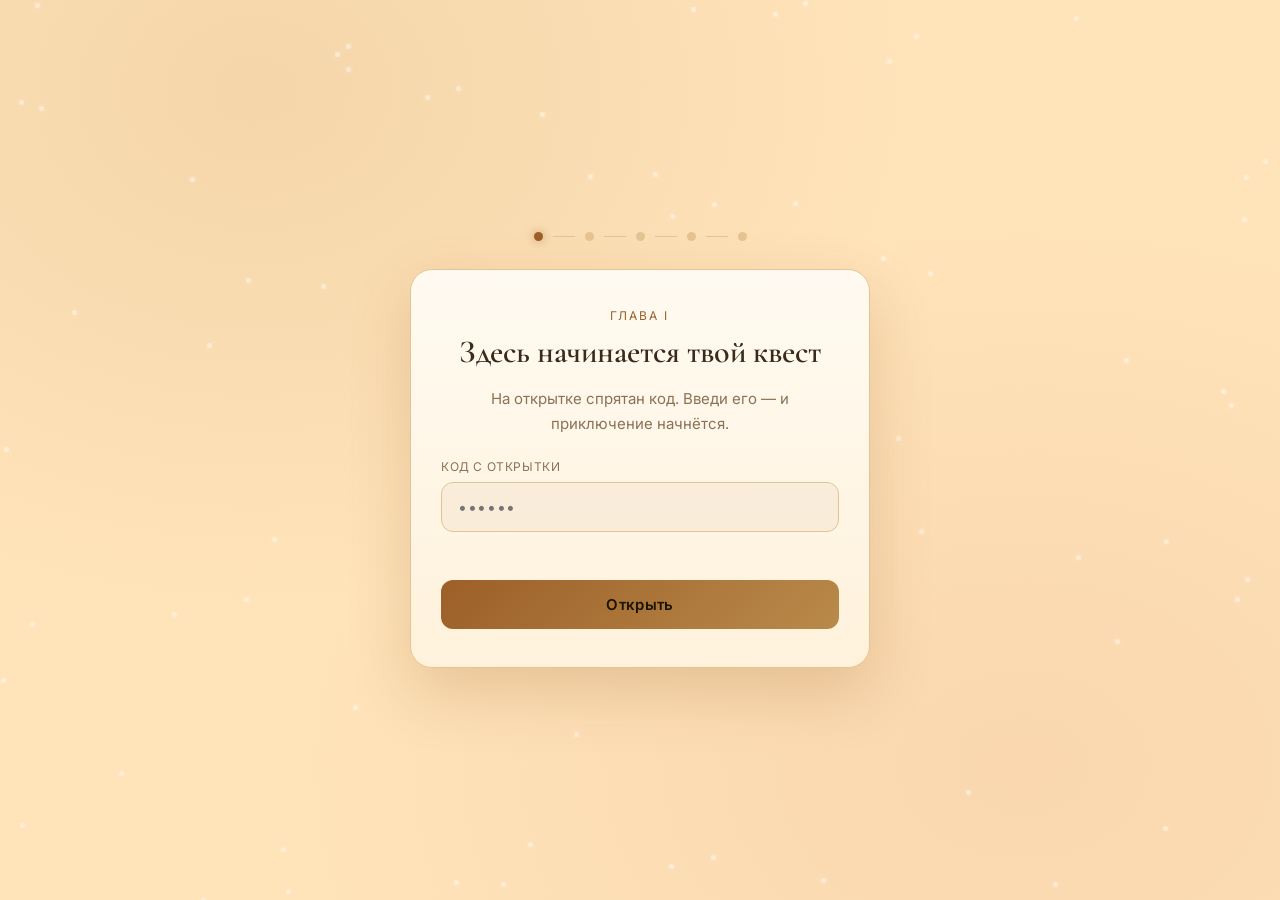
==== commit 2e29df8a: "Add files via upload" ====
--- a/index.html
+++ b/index.html
@@ -505,6 +505,106 @@
   margin-top:20px;
 }
 
+.achv-counter{
+  cursor:pointer;
+  touch-action:manipulation;
+}
+@media (hover:hover) and (pointer:fine){
+  .achv-counter:hover{
+    border-color:var(--gold);
+  }
+}
+
+.achv-gallery-card{
+  width:100%;
+  max-width:400px;
+  background:linear-gradient(180deg, var(--bg-panel), var(--bg-panel-2));
+  border:1px solid var(--line);
+  border-radius:24px;
+  padding:26px 22px 22px;
+  text-align:left;
+  box-shadow:0 35px 80px rgba(0,0,0,.4);
+  transform:scale(.9) translateY(20px);
+  opacity:0;
+  transition:transform .4s cubic-bezier(.34,1.56,.64,1), opacity .35s ease;
+  max-height:85vh;
+  overflow-y:auto;
+}
+.achv-overlay.active .achv-gallery-card{
+  transform:scale(1) translateY(0);
+  opacity:1;
+}
+.achv-gallery-head{
+  text-align:center;
+  margin-bottom:18px;
+}
+.achv-gallery-head .achv-eyebrow{
+  margin-bottom:6px;
+}
+.achv-gallery-head h2{
+  font-family:var(--font-display);
+  font-weight:600;
+  font-size:24px;
+  color:var(--cream);
+}
+.achv-gallery-list{
+  display:flex;
+  flex-direction:column;
+  gap:10px;
+}
+.achv-row{
+  display:flex;
+  align-items:center;
+  gap:13px;
+  padding:12px 13px;
+  border-radius:14px;
+  border:1px solid var(--line);
+  background:rgba(156,95,40,.05);
+}
+.achv-row.locked{
+  opacity:.5;
+}
+.achv-row-media{
+  width:46px;
+  height:46px;
+  border-radius:12px;
+  flex-shrink:0;
+  display:flex;
+  align-items:center;
+  justify-content:center;
+  font-size:22px;
+  background:rgba(156,95,40,.10);
+  border:1px solid var(--line);
+  overflow:hidden;
+}
+.achv-row-media img{
+  width:100%;
+  height:100%;
+  object-fit:cover;
+}
+.achv-row-text{
+  flex:1;
+  min-width:0;
+}
+.achv-row-title{
+  font-size:14px;
+  font-weight:600;
+  color:var(--cream);
+  margin-bottom:2px;
+}
+.achv-row-desc{
+  font-size:12px;
+  line-height:1.4;
+  color:var(--muted);
+}
+.achv-row-check{
+  font-size:16px;
+  flex-shrink:0;
+}
+.achv-gallery-card button{
+  margin-top:20px;
+}
+
 /* =========================================================
    АДАПТАЦИЯ ПОД УЗКИЕ ЭКРАНЫ (iPhone и т.п.)
    ========================================================= */
@@ -542,7 +642,7 @@
 
 <div class="stars" id="stars"></div>
 
-<div class="achv-counter" id="achv-counter">🏆 <span id="achv-counter-text">0/4</span></div>
+<div class="achv-counter" id="achv-counter" onclick="openAchvGallery()">🏆 <span id="achv-counter-text">0/4</span></div>
 
 <div class="achv-overlay" id="achv-overlay">
   <div class="achv-card">
@@ -554,6 +654,17 @@
     <div class="achv-title" id="achv-title"></div>
     <div class="achv-desc" id="achv-desc"></div>
     <button onclick="continueAchievement()">Продолжить</button>
+  </div>
+</div>
+
+<div class="achv-overlay" id="achv-gallery-overlay">
+  <div class="achv-gallery-card">
+    <div class="achv-gallery-head">
+      <div class="achv-eyebrow">Твои ачивки</div>
+      <h2 id="achv-gallery-count">0 из 4</h2>
+    </div>
+    <div class="achv-gallery-list" id="achv-gallery-list"></div>
+    <button class="ghost" onclick="closeAchvGallery()">Закрыть</button>
   </div>
 </div>
 
@@ -1175,6 +1286,71 @@
   showAchievement(id, onContinue);
 }
 
+/* ---- Галерея (просмотр всех ачивок по клику на счётчик) ---- */
+function renderAchvGallery(){
+  const list = document.getElementById('achv-gallery-list');
+  list.innerHTML = '';
+
+  ACHV_ORDER.forEach(id=>{
+    const def = ACHIEVEMENTS[id];
+    const earned = !!state.achievements[id];
+
+    const row = document.createElement('div');
+    row.className = 'achv-row' + (earned ? '' : ' locked');
+
+    const media = document.createElement('div');
+    media.className = 'achv-row-media';
+    if(earned && def.photo){
+      const img = document.createElement('img');
+      img.src = ACHV_PHOTO_DATA;
+      img.alt = '';
+      media.appendChild(img);
+    } else if(earned){
+      media.textContent = def.icon;
+    } else {
+      media.textContent = '🔒';
+    }
+
+    const text = document.createElement('div');
+    text.className = 'achv-row-text';
+    const title = document.createElement('div');
+    title.className = 'achv-row-title';
+    title.textContent = earned ? def.title : '???';
+    const desc = document.createElement('div');
+    desc.className = 'achv-row-desc';
+    desc.textContent = earned ? def.desc : 'Ещё не открыто';
+    text.appendChild(title);
+    text.appendChild(desc);
+
+    const check = document.createElement('div');
+    check.className = 'achv-row-check';
+    check.textContent = earned ? '✅' : '';
+
+    row.appendChild(media);
+    row.appendChild(text);
+    row.appendChild(check);
+    list.appendChild(row);
+  });
+
+  const earnedCount = ACHV_ORDER.filter(id => state.achievements[id]).length;
+  document.getElementById('achv-gallery-count').textContent = earnedCount + ' из ' + ACHV_ORDER.length;
+}
+
+function openAchvGallery(){
+  renderAchvGallery();
+  const overlay = document.getElementById('achv-gallery-overlay');
+  overlay.classList.remove('hidden');
+  requestAnimationFrame(()=>{
+    requestAnimationFrame(()=> overlay.classList.add('active'));
+  });
+}
+
+function closeAchvGallery(){
+  const overlay = document.getElementById('achv-gallery-overlay');
+  overlay.classList.remove('active');
+  setTimeout(()=> overlay.classList.add('hidden'), 350);
+}
+
 /* =========================================================
    INIT
    ========================================================= */
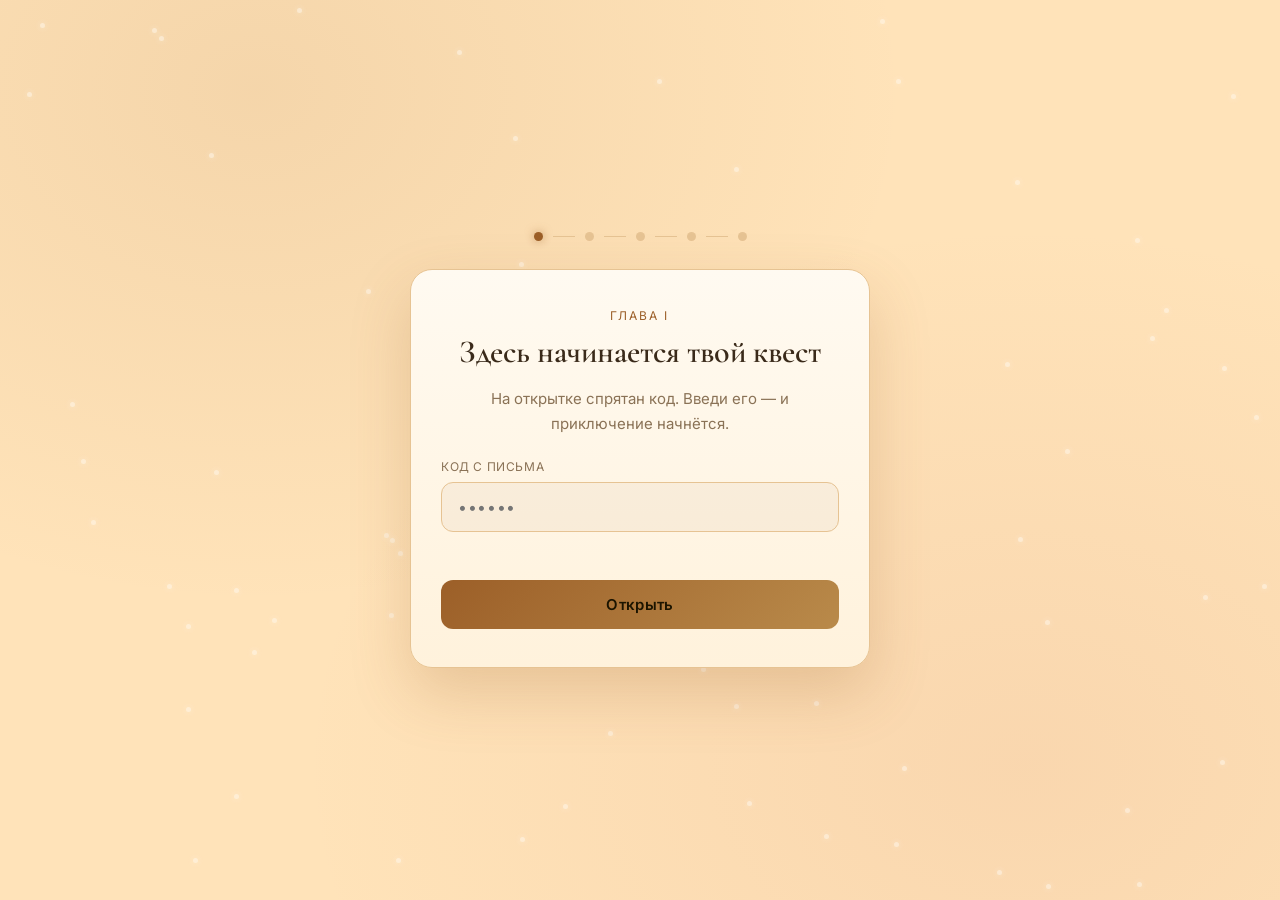
==== commit 2ba2c607: "Update index.html" ====
--- a/index.html
+++ b/index.html
@@ -680,7 +680,7 @@
       <h1>Здесь начинается твой квест</h1>
       <p>На открытке спрятан код. Введи его — и приключение начнётся.</p>
       <div class="field">
-        <label for="input-code1">Код с открытки</label>
+        <label for="input-code1">КОД С ПИСЬМА</label>
         <input type="text" id="input-code1" autocomplete="off" placeholder="••••••">
       </div>
       <div class="hint-error" id="error-code1"></div>
@@ -822,17 +822,17 @@
     {
       q: "Сколько лет мы вместе в этом году?",
       options: ["1", "2", "3", "4"],
-      correct: 2
+      correct: 0
     },
     {
       q: "Наше первое совместное путешествие было в...",
       options: ["ПЛЕЙСХОЛДЕР A", "ПЛЕЙСХОЛДЕР B", "ПЛЕЙСХОЛДЕР C", "ПЛЕЙСХОЛДЕР D"],
-      correct: 1
+      correct: 0
     },
     {
       q: "Моё любимое блюдо, которое ты готовишь?",
       options: ["ПЛЕЙСХОЛДЕР A", "ПЛЕЙСХОЛДЕР B", "ПЛЕЙСХОЛДЕР C", "ПЛЕЙСХОЛДЕР D"],
-      correct: 3
+      correct: 0
     },
     {
       q: "Как называется наша первая общая песня?",
@@ -846,12 +846,12 @@
     {
       q: "О чём я мечтаю больше всего в ближайший год?",
       options: ["ПЛЕЙСХОЛДЕР A", "ПЛЕЙСХОЛДЕР B", "ПЛЕЙСХОЛДЕР C", "ПЛЕЙСХОЛДЕР D"],
-      correct: 1
+      correct: 0
     },
     {
       q: "Какой наш самый смешной момент вместе?",
       options: ["ПЛЕЙСХОЛДЕР A", "ПЛЕЙСХОЛДЕР B", "ПЛЕЙСХОЛДЕР C", "ПЛЕЙСХОЛДЕР D"],
-      correct: 2
+      correct: 0
     },
     {
       q: "Где бы я хотел(а) сделать тебе предложение / встретить важное событие?",
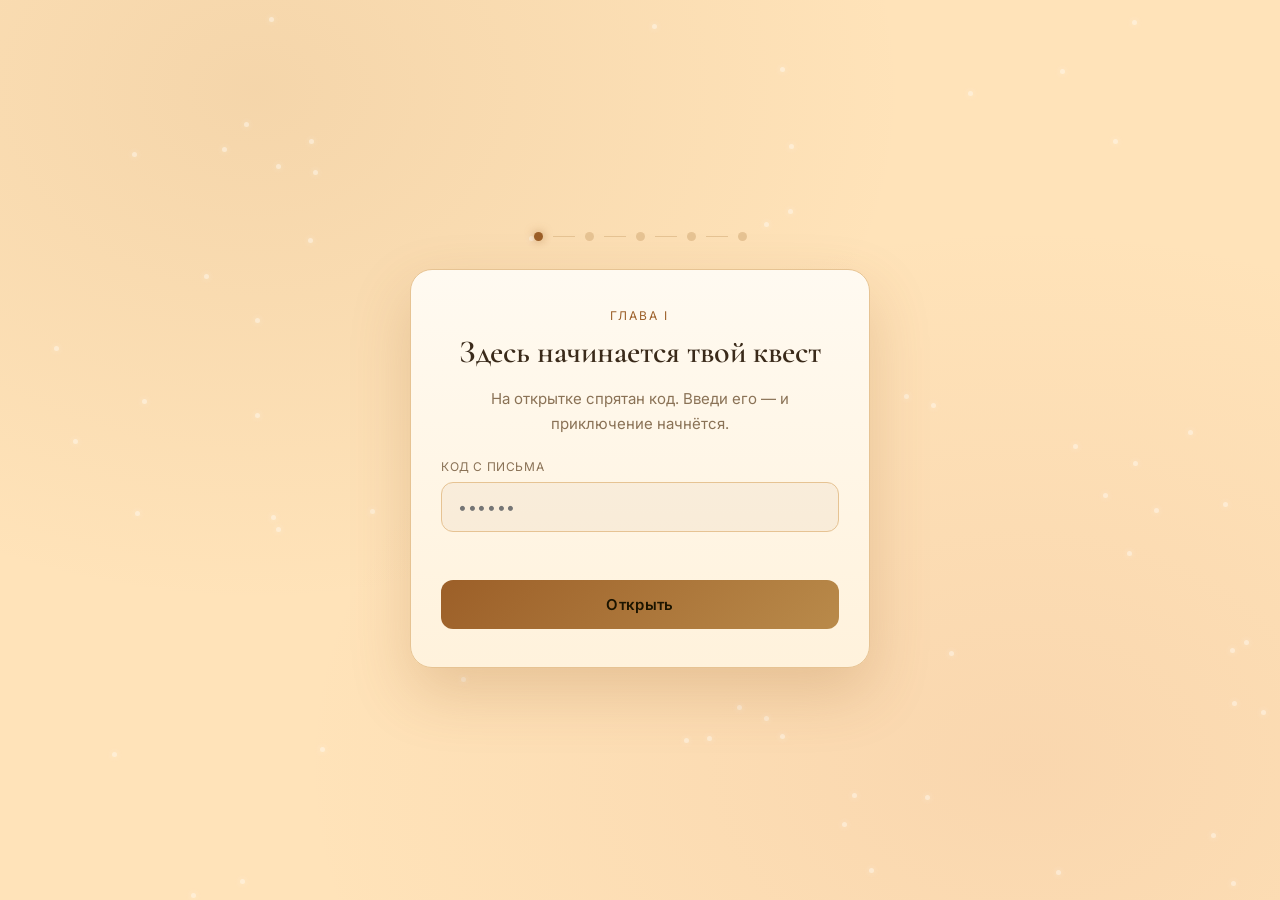
==== commit a5280d89: "Update index.html" ====
--- a/index.html
+++ b/index.html
@@ -795,7 +795,10 @@
 const CONFIG = {
 
   // Коды доступа (регистр не важен, пробелы по краям обрезаются)
-  CODE1: "СЕРДЦЕ",
+  CODE1: "rT7iuX",
+  CODE1: "pG2clH",
+  CODE1: "zW8xwC",
+  CODE1: "qW1wcU",
   CODE2: "ЛЮБОВЬ",
   ADMIN_CODE: "МАСТЕРКЛЮЧ",
 
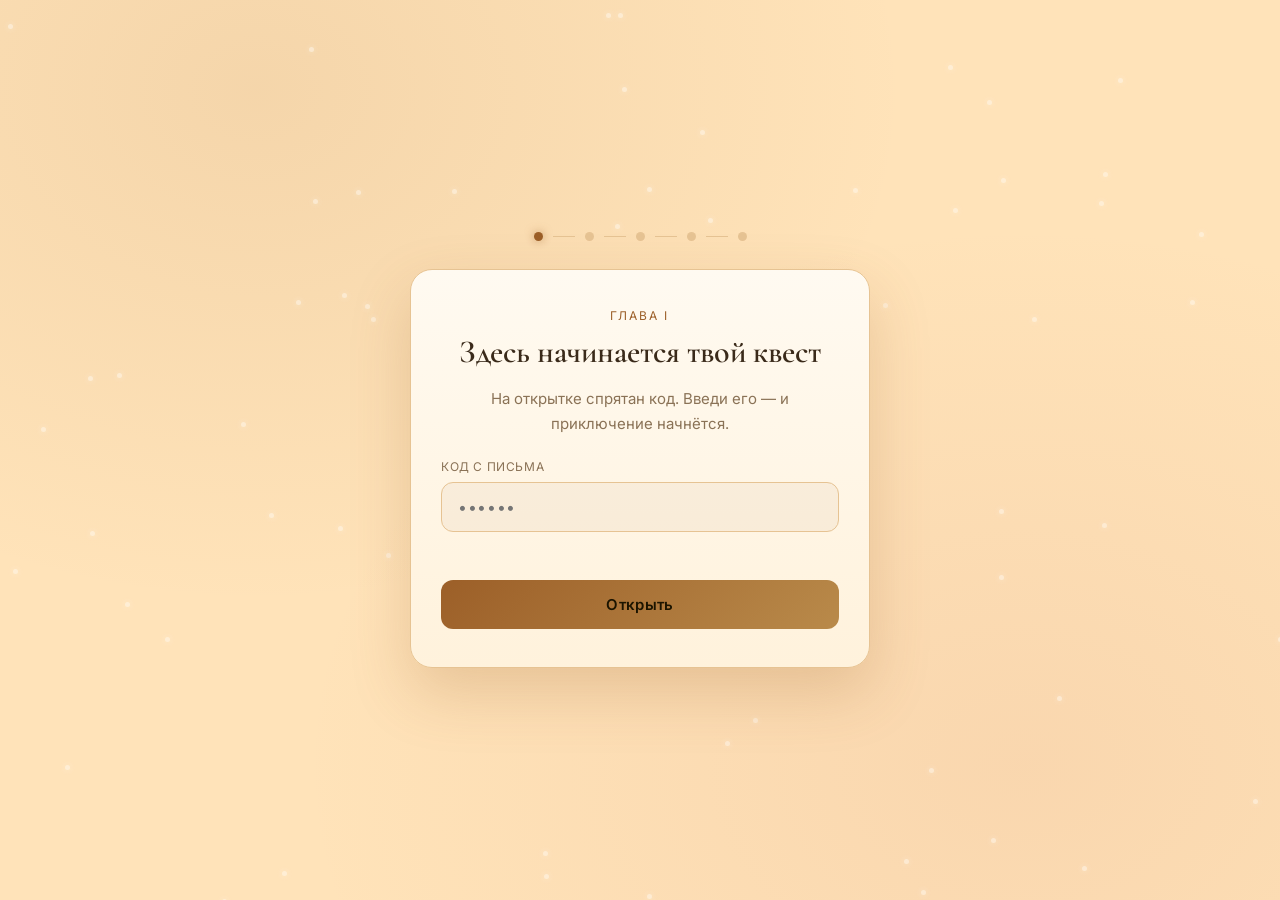
==== commit 561cad34: "Update index.html" ====
--- a/index.html
+++ b/index.html
@@ -795,10 +795,7 @@
 const CONFIG = {
 
   // Коды доступа (регистр не важен, пробелы по краям обрезаются)
-  CODE1: "rT7iuX",
-  CODE1: "pG2clH",
-  CODE1: "zW8xwC",
-  CODE1: "qW1wcU",
+  CODE1: ["rT7iuX", "pG2clH", "zW8xwC", "qW1wcU"],
   CODE2: "ЛЮБОВЬ",
   ADMIN_CODE: "МАСТЕРКЛЮЧ",
 
@@ -1040,7 +1037,7 @@
 function submitCode1(){
   const input = document.getElementById('input-code1');
   const errorEl = document.getElementById('error-code1');
-  if(normalize(input.value) === normalize(CONFIG.CODE1)){
+  if(CONFIG.CODE1.map(normalize).includes(normalize(input.value))){
     state.code1Verified = true;
     saveState(state);
     errorEl.textContent = '';
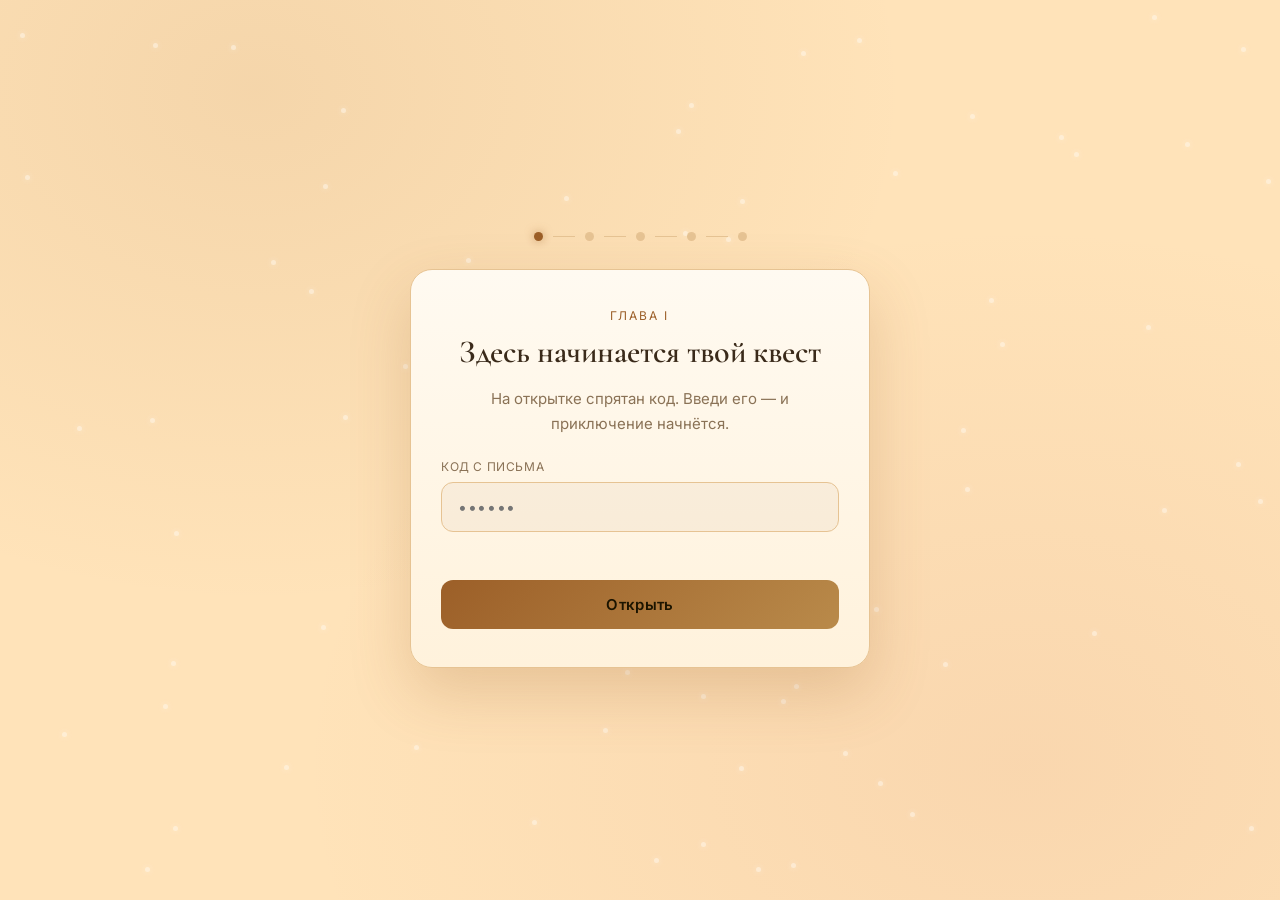
==== commit 9ad27fbd: "Add files via upload" ====
--- a/index.html
+++ b/index.html
@@ -696,7 +696,7 @@
       <p class="lead">Отвечай честно — вселенная считает.</p>
       <div id="quiz1-questions"></div>
       <div class="hint-error" id="error-quiz1"></div>
-      <button onclick="submitQuiz('quiz1')">Ответить</button>
+      <button id="quiz1-submit-btn" onclick="submitQuiz('quiz1')">Ответить</button>
     </div>
   </div>
 
@@ -760,7 +760,7 @@
       <p class="lead">Последний шаг перед финалом.</p>
       <div id="quiz2-questions"></div>
       <div class="hint-error" id="error-quiz2"></div>
-      <button onclick="submitQuiz('quiz2')">Ответить</button>
+      <button id="quiz2-submit-btn" onclick="submitQuiz('quiz2')">Ответить</button>
     </div>
   </div>
 
@@ -794,8 +794,12 @@
    ========================================================= */
 const CONFIG = {
 
-  // Коды доступа (регистр не важен, пробелы по краям обрезаются)
+  // Коды доступа для ПЕРВОГО экрана — можно указать НЕСКОЛЬКО
+  // допустимых кодов в массиве (например, если раздал разные
+  // открытки разным людям). Любой из них подходит.
+  // Регистр не важен, пробелы по краям обрезаются.
   CODE1: ["rT7iuX", "pG2clH", "zW8xwC", "qW1wcU"],
+
   CODE2: "ЛЮБОВЬ",
   ADMIN_CODE: "МАСТЕРКЛЮЧ",
 
@@ -891,7 +895,7 @@
 const ACHV_ORDER = ["code1","quiz1","code2","quiz2"];
 
 // Встроенная фотография — используется в ачивке "Квест начался"
-const ACHV_PHOTO_DATA = "[data-uri]";
+const ACHV_PHOTO_DATA = "[data-uri]";
 
 /* =========================================================
    СТАРТ — ЗВЁЗДНЫЙ ФОН
@@ -1037,7 +1041,9 @@
 function submitCode1(){
   const input = document.getElementById('input-code1');
   const errorEl = document.getElementById('error-code1');
-  if(CONFIG.CODE1.map(normalize).includes(normalize(input.value))){
+  const validCodes = CONFIG.CODE1.map(normalize);
+
+  if(validCodes.includes(normalize(input.value))){
     state.code1Verified = true;
     saveState(state);
     errorEl.textContent = '';
@@ -1073,59 +1079,80 @@
 }
 
 /* =========================================================
-   ТЕСТЫ (общий рендерер для quiz1 и quiz2)
-   ========================================================= */
+   ТЕСТЫ — по одному вопросу за раз
+   ========================================================= */
+// quizProgress[key]  — индекс вопроса, который сейчас показан
+// quizAnswers[key]   — { индексВопроса: индексВыбранногоВарианта }
+let quizProgress = { quiz1: 0, quiz2: 0 };
+let quizAnswers  = { quiz1: {}, quiz2: {} };
+
 function buildQuiz(key, questions, containerId){
   const container = document.getElementById(containerId);
   container.innerHTML = '';
-  questions.forEach((item, qi)=>{
-    const qDiv = document.createElement('div');
-    qDiv.className = 'question';
-    const qText = document.createElement('div');
-    qText.className = 'q-text';
-    qText.textContent = (qi+1) + '. ' + item.q;
-    qDiv.appendChild(qText);
-
-    item.options.forEach((opt, oi)=>{
-      const label = document.createElement('label');
-      label.className = 'option';
-      label.innerHTML =
-        '<input type="radio" name="'+key+'-q'+qi+'" value="'+oi+'"> <span>'+opt+'</span>';
-      label.querySelector('input').addEventListener('change', ()=>{
-        qDiv.querySelectorAll('.option').forEach(o=>o.classList.remove('selected'));
-        label.classList.add('selected');
-      });
-      qDiv.appendChild(label);
+
+  const qi = quizProgress[key];
+  const item = questions[qi];
+
+  const qDiv = document.createElement('div');
+  qDiv.className = 'question';
+
+  const qText = document.createElement('div');
+  qText.className = 'q-text';
+  qText.textContent = 'Вопрос ' + (qi+1) + ' из ' + questions.length + '. ' + item.q;
+  qDiv.appendChild(qText);
+
+  item.options.forEach((opt, oi)=>{
+    const label = document.createElement('label');
+    label.className = 'option';
+    if(quizAnswers[key][qi] === oi) label.classList.add('selected');
+
+    label.innerHTML =
+      '<input type="radio" name="'+key+'-q'+qi+'" value="'+oi+'"' +
+      (quizAnswers[key][qi] === oi ? ' checked' : '') +
+      '> <span>'+opt+'</span>';
+
+    label.querySelector('input').addEventListener('change', ()=>{
+      qDiv.querySelectorAll('.option').forEach(o=>o.classList.remove('selected'));
+      label.classList.add('selected');
+      quizAnswers[key][qi] = oi;
     });
-
-    container.appendChild(qDiv);
+    qDiv.appendChild(label);
   });
+
+  container.appendChild(qDiv);
+
+  const btn = document.getElementById(key + '-submit-btn');
+  if(btn){
+    btn.textContent = (qi === questions.length - 1) ? 'Ответить' : 'Далее';
+  }
 }
 
 function submitQuiz(key){
   const questions = key === 'quiz1' ? CONFIG.QUIZ1 : CONFIG.QUIZ2;
   const errorId = key === 'quiz1' ? 'error-quiz1' : 'error-quiz2';
+  const containerId = key === 'quiz1' ? 'quiz1-questions' : 'quiz2-questions';
   const errorEl = document.getElementById(errorId);
 
-  let answeredAll = true;
+  const qi = quizProgress[key];
+
+  if(quizAnswers[key][qi] === undefined){
+    errorEl.textContent = 'Выбери один из вариантов ответа.';
+    return;
+  }
+  errorEl.textContent = '';
+
+  // Ещё не последний вопрос — показываем следующий
+  if(qi < questions.length - 1){
+    quizProgress[key] = qi + 1;
+    buildQuiz(key, questions, containerId);
+    return;
+  }
+
+  // Это был последний вопрос — считаем итоговый результат
   let correctCount = 0;
-
-  questions.forEach((item, qi)=>{
-    const checked = document.querySelector('input[name="'+key+'-q'+qi+'"]:checked');
-    if(!checked){
-      answeredAll = false;
-      return;
-    }
-    if(parseInt(checked.value,10) === item.correct){
-      correctCount++;
-    }
+  questions.forEach((item, idx)=>{
+    if(quizAnswers[key][idx] === item.correct) correctCount++;
   });
-
-  if(!answeredAll){
-    errorEl.textContent = 'Ответь на все вопросы, прежде чем продолжить.';
-    return;
-  }
-  errorEl.textContent = '';
 
   const score = correctCount / questions.length;
   const passed = score >= CONFIG.PASS_THRESHOLD;
@@ -1158,6 +1185,10 @@
 }
 
 function retryQuiz(key){
+  // Сбрасываем прогресс теста — начинаем заново с первого вопроса
+  quizProgress[key] = 0;
+  quizAnswers[key] = {};
+
   if(key === 'quiz1'){
     buildQuiz('quiz1', CONFIG.QUIZ1, 'quiz1-questions');
     showScreen('screen-quiz1');
